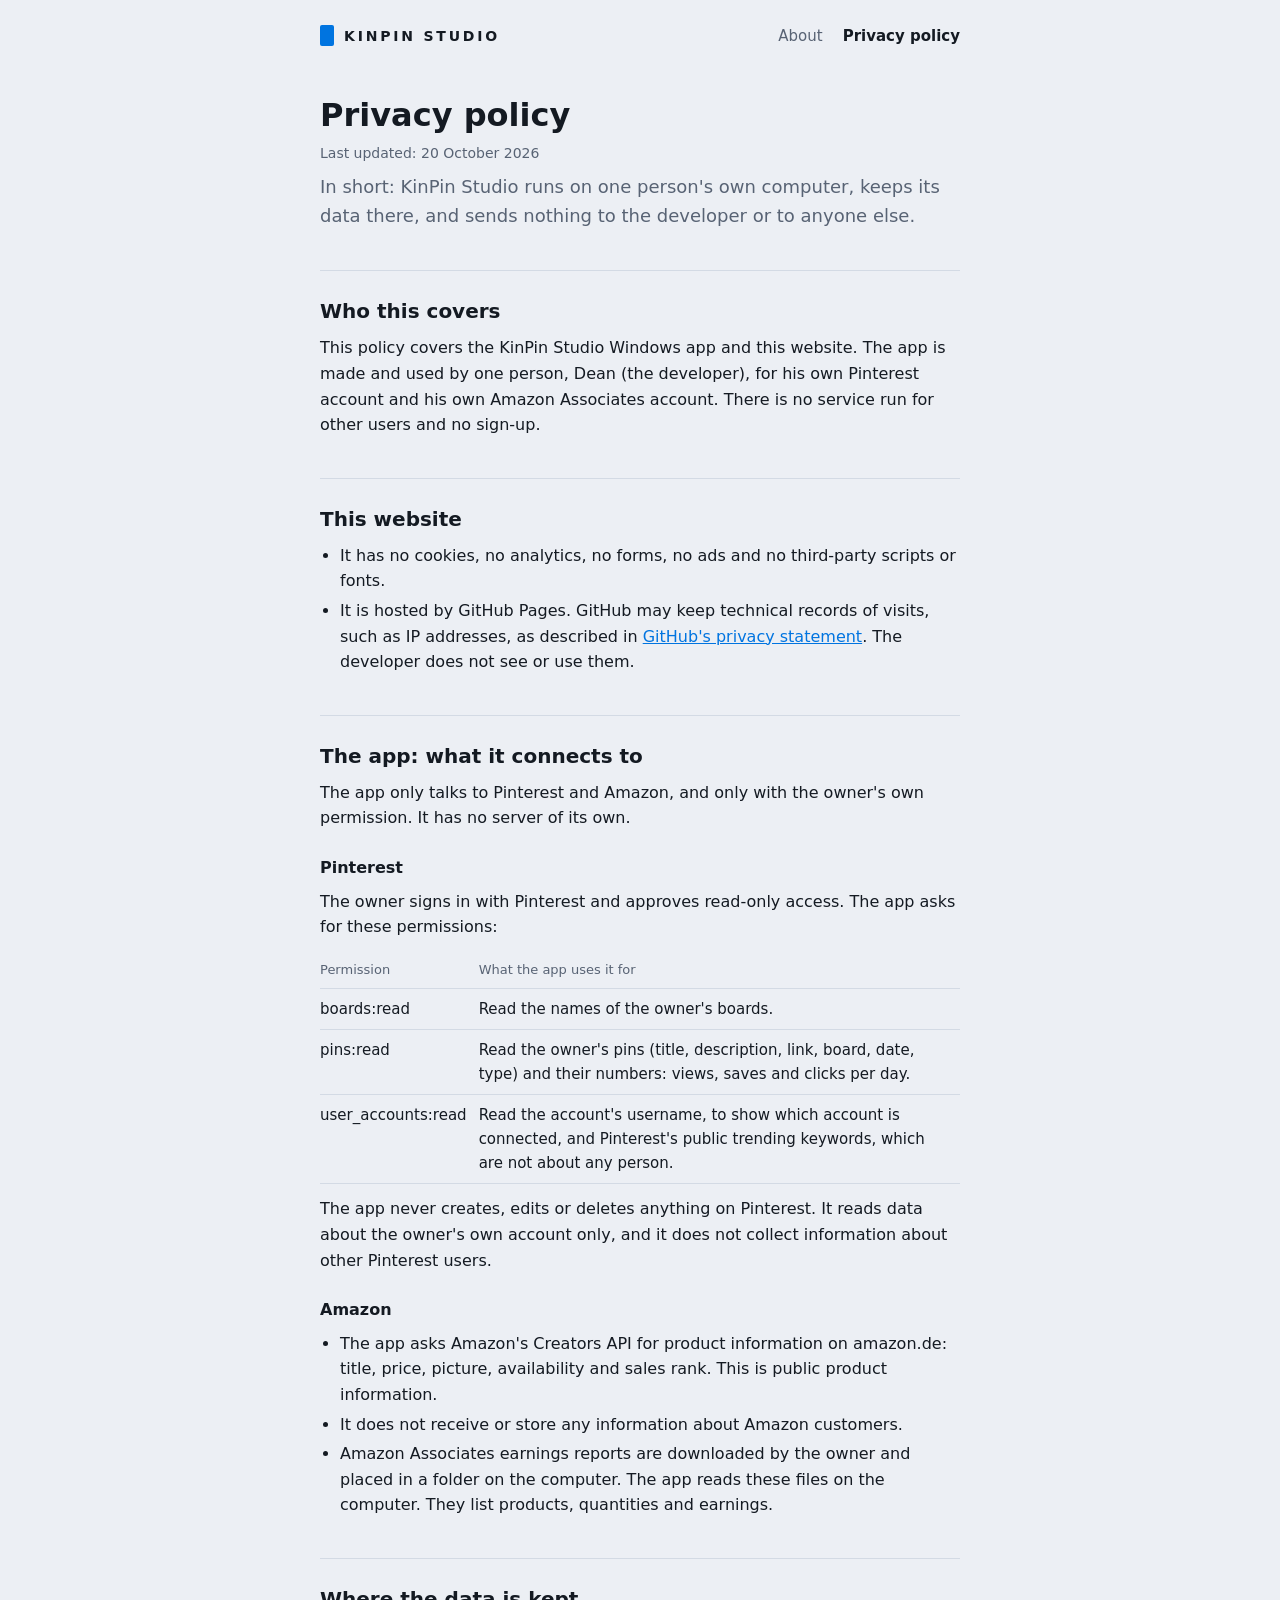
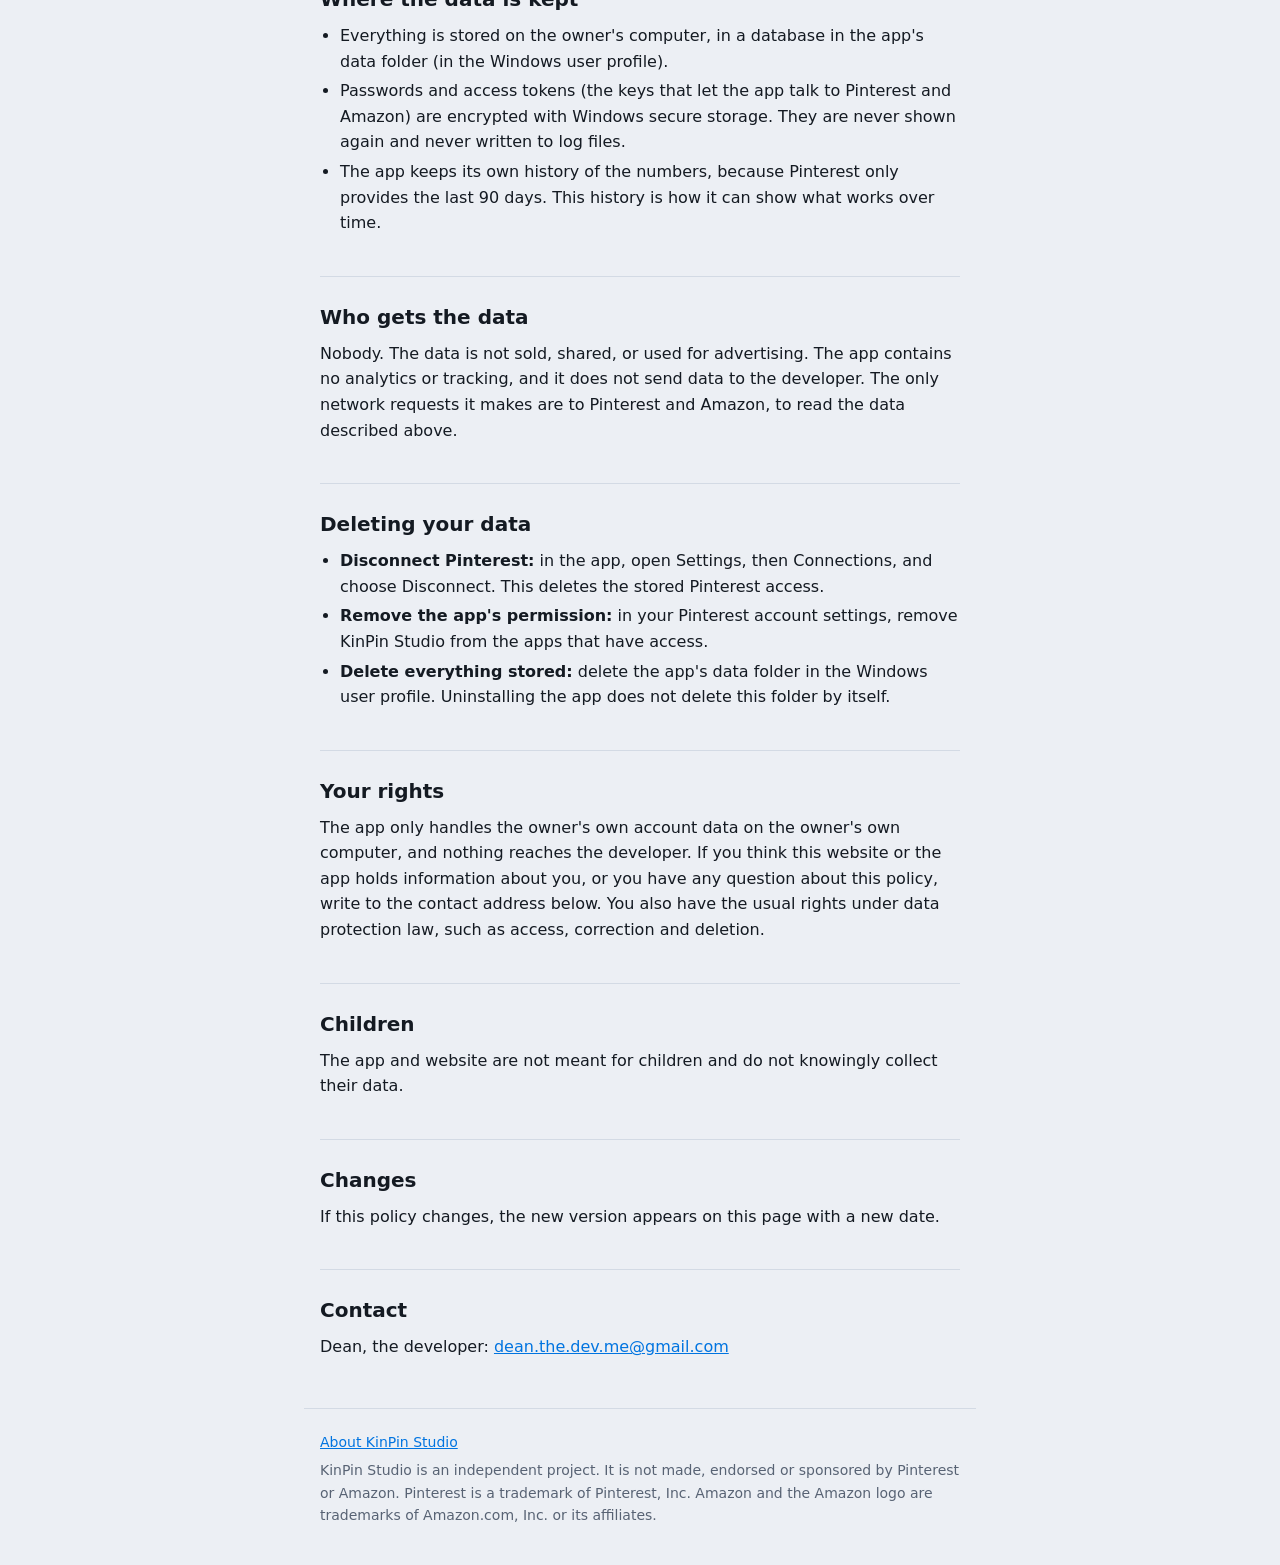
==== privacy.html @ 3ee686f7 "Add the KinPin Studio about page and privacy policy Co-Authored-By: Claude Sonnet 5.5 <noreply@anthr" ====
<!doctype html>
<html lang="en">
  <head>
    <meta charset="utf-8" />
    <meta name="viewport" content="width=device-width, initial-scale=1" />
    <meta name="robots" content="noindex, nofollow" />
    <title>Privacy policy · KinPin Studio</title>
    <link rel="stylesheet" href="style.css" />
  </head>
  <body>
    <header>
      <a class="brand" href="./"
        ><span class="pin" aria-hidden="true"></span>KinPin Studio</a
      >
      <nav aria-label="Pages">
        <a href="./">About</a>
        <a href="privacy.html" aria-current="page">Privacy policy</a>
      </nav>
    </header>

    <main>
      <h1>Privacy policy</h1>
      <p class="muted">Last updated: 20 October 2026</p>
      <p class="lead">
        In short: KinPin Studio runs on one person's own computer, keeps its
        data there, and sends nothing to the developer or to anyone else.
      </p>

      <h2>Who this covers</h2>
      <p>
        This policy covers the KinPin Studio Windows app and this website. The
        app is made and used by one person, Dean (the developer), for his own
        Pinterest account and his own Amazon Associates account. There is no
        service run for other users and no sign-up.
      </p>

      <h2>This website</h2>
      <ul>
        <li>
          It has no cookies, no analytics, no forms, no ads and no third-party
          scripts or fonts.
        </li>
        <li>
          It is hosted by GitHub Pages. GitHub may keep technical records of
          visits, such as IP addresses, as described in
          <a
            href="https://docs.github.com/en/site-policy/privacy-policies/github-general-privacy-statement"
            >GitHub's privacy statement</a
          >. The developer does not see or use them.
        </li>
      </ul>

      <h2>The app: what it connects to</h2>
      <p>
        The app only talks to Pinterest and Amazon, and only with the owner's
        own permission. It has no server of its own.
      </p>

      <h3>Pinterest</h3>
      <p>
        The owner signs in with Pinterest and approves read-only access. The app
        asks for these permissions:
      </p>
      <table>
        <thead>
          <tr>
            <th scope="col">Permission</th>
            <th scope="col">What the app uses it for</th>
          </tr>
        </thead>
        <tbody>
          <tr>
            <td>boards:read</td>
            <td>Read the names of the owner's boards.</td>
          </tr>
          <tr>
            <td>pins:read</td>
            <td>
              Read the owner's pins (title, description, link, board, date,
              type) and their numbers: views, saves and clicks per day.
            </td>
          </tr>
          <tr>
            <td>user_accounts:read</td>
            <td>
              Read the account's username, to show which account is connected,
              and Pinterest's public trending keywords, which are not about any
              person.
            </td>
          </tr>
        </tbody>
      </table>
      <p>
        The app never creates, edits or deletes anything on Pinterest. It reads
        data about the owner's own account only, and it does not collect
        information about other Pinterest users.
      </p>

      <h3>Amazon</h3>
      <ul>
        <li>
          The app asks Amazon's Creators API for product information on
          amazon.de: title, price, picture, availability and sales rank. This is
          public product information.
        </li>
        <li>
          It does not receive or store any information about Amazon customers.
        </li>
        <li>
          Amazon Associates earnings reports are downloaded by the owner and
          placed in a folder on the computer. The app reads these files on the
          computer. They list products, quantities and earnings.
        </li>
      </ul>

      <h2>Where the data is kept</h2>
      <ul>
        <li>
          Everything is stored on the owner's computer, in a database in the
          app's data folder (in the Windows user profile).
        </li>
        <li>
          Passwords and access tokens (the keys that let the app talk to
          Pinterest and Amazon) are encrypted with Windows secure storage. They
          are never shown again and never written to log files.
        </li>
        <li>
          The app keeps its own history of the numbers, because Pinterest only
          provides the last 90 days. This history is how it can show what works
          over time.
        </li>
      </ul>

      <h2>Who gets the data</h2>
      <p>
        Nobody. The data is not sold, shared, or used for advertising. The app
        contains no analytics or tracking, and it does not send data to the
        developer. The only network requests it makes are to Pinterest and
        Amazon, to read the data described above.
      </p>

      <h2>Deleting your data</h2>
      <ul>
        <li>
          <strong>Disconnect Pinterest:</strong> in the app, open Settings, then
          Connections, and choose Disconnect. This deletes the stored Pinterest
          access.
        </li>
        <li>
          <strong>Remove the app's permission:</strong> in your Pinterest
          account settings, remove KinPin Studio from the apps that have access.
        </li>
        <li>
          <strong>Delete everything stored:</strong> delete the app's data
          folder in the Windows user profile. Uninstalling the app does not
          delete this folder by itself.
        </li>
      </ul>

      <h2>Your rights</h2>
      <p>
        The app only handles the owner's own account data on the owner's own
        computer, and nothing reaches the developer. If you think this website
        or the app holds information about you, or you have any question about
        this policy, write to the contact address below. You also have the usual
        rights under data protection law, such as access, correction and
        deletion.
      </p>

      <h2>Children</h2>
      <p>
        The app and website are not meant for children and do not knowingly
        collect their data.
      </p>

      <h2>Changes</h2>
      <p>
        If this policy changes, the new version appears on this page with a new
        date.
      </p>

      <h2>Contact</h2>
      <p>
        Dean, the developer:
        <a href="mailto:dean.the.dev.me@gmail.com">dean.the.dev.me@gmail.com</a>
      </p>
    </main>

    <footer>
      <p><a href="./">About KinPin Studio</a></p>
      <p>
        KinPin Studio is an independent project. It is not made, endorsed or
        sponsored by Pinterest or Amazon. Pinterest is a trademark of Pinterest,
        Inc. Amazon and the Amazon logo are trademarks of Amazon.com, Inc. or
        its affiliates.
      </p>
    </footer>
  </body>
</html>
---- style.css ----
:root {
  color-scheme: light dark;
  --bg: #eceff4;
  --surface: #ffffff;
  --line: #d3dae4;
  --fg: #141a22;
  --muted: #586374;
  --accent: #0074e0;
}

@media (prefers-color-scheme: dark) {
  :root {
    --bg: #0b0e13;
    --surface: #131820;
    --line: #28303b;
    --fg: #e8ecf2;
    --muted: #8b96a6;
    --accent: #3aa2ff;
  }
}

* {
  box-sizing: border-box;
}

body {
  margin: 0;
  background: var(--bg);
  color: var(--fg);
  font:
    16px/1.6 "Segoe UI Variable",
    "Segoe UI",
    system-ui,
    sans-serif;
}

a {
  color: var(--accent);
}

a:focus-visible {
  outline: 2px solid var(--accent);
  outline-offset: 2px;
}

header,
main,
footer {
  max-width: 42rem;
  margin: 0 auto;
  padding: 0 16px;
}

header {
  display: flex;
  flex-wrap: wrap;
  align-items: center;
  justify-content: space-between;
  gap: 12px;
  padding-top: 24px;
  padding-bottom: 24px;
}

.brand {
  display: flex;
  align-items: center;
  gap: 10px;
  color: var(--fg);
  font-size: 14px;
  font-weight: 700;
  letter-spacing: 0.2em;
  text-decoration: none;
  text-transform: uppercase;
}

/* The pin shape: a 2:3 card, the mark the app uses too. */
.pin {
  width: 14px;
  height: 21px;
  border-radius: 2px;
  background: var(--accent);
}

nav {
  display: flex;
  gap: 20px;
  font-size: 15px;
}

nav a {
  color: var(--muted);
  text-decoration: none;
}

nav a:hover,
nav a[aria-current="page"] {
  color: var(--fg);
}

nav a[aria-current="page"] {
  font-weight: 600;
}

h1 {
  margin: 24px 0 8px;
  font-size: 32px;
  line-height: 1.2;
}

h2 {
  margin: 40px 0 8px;
  padding-top: 24px;
  border-top: 1px solid var(--line);
  font-size: 20px;
}

h3 {
  margin: 24px 0 4px;
  font-size: 16px;
}

p,
ul {
  margin: 8px 0;
}

ul {
  padding-left: 20px;
}

li {
  margin: 4px 0;
}

.lead {
  font-size: 18px;
  color: var(--muted);
}

.muted {
  color: var(--muted);
  font-size: 14px;
}

footer {
  margin-top: 48px;
  padding-top: 16px;
  padding-bottom: 32px;
  border-top: 1px solid var(--line);
  color: var(--muted);
  font-size: 14px;
}

footer p {
  margin: 6px 0;
}

table {
  width: 100%;
  margin: 12px 0;
  border-collapse: collapse;
  font-size: 15px;
}

th,
td {
  padding: 8px 12px 8px 0;
  border-bottom: 1px solid var(--line);
  text-align: left;
  vertical-align: top;
}

th {
  color: var(--muted);
  font-size: 13px;
  font-weight: 400;
}
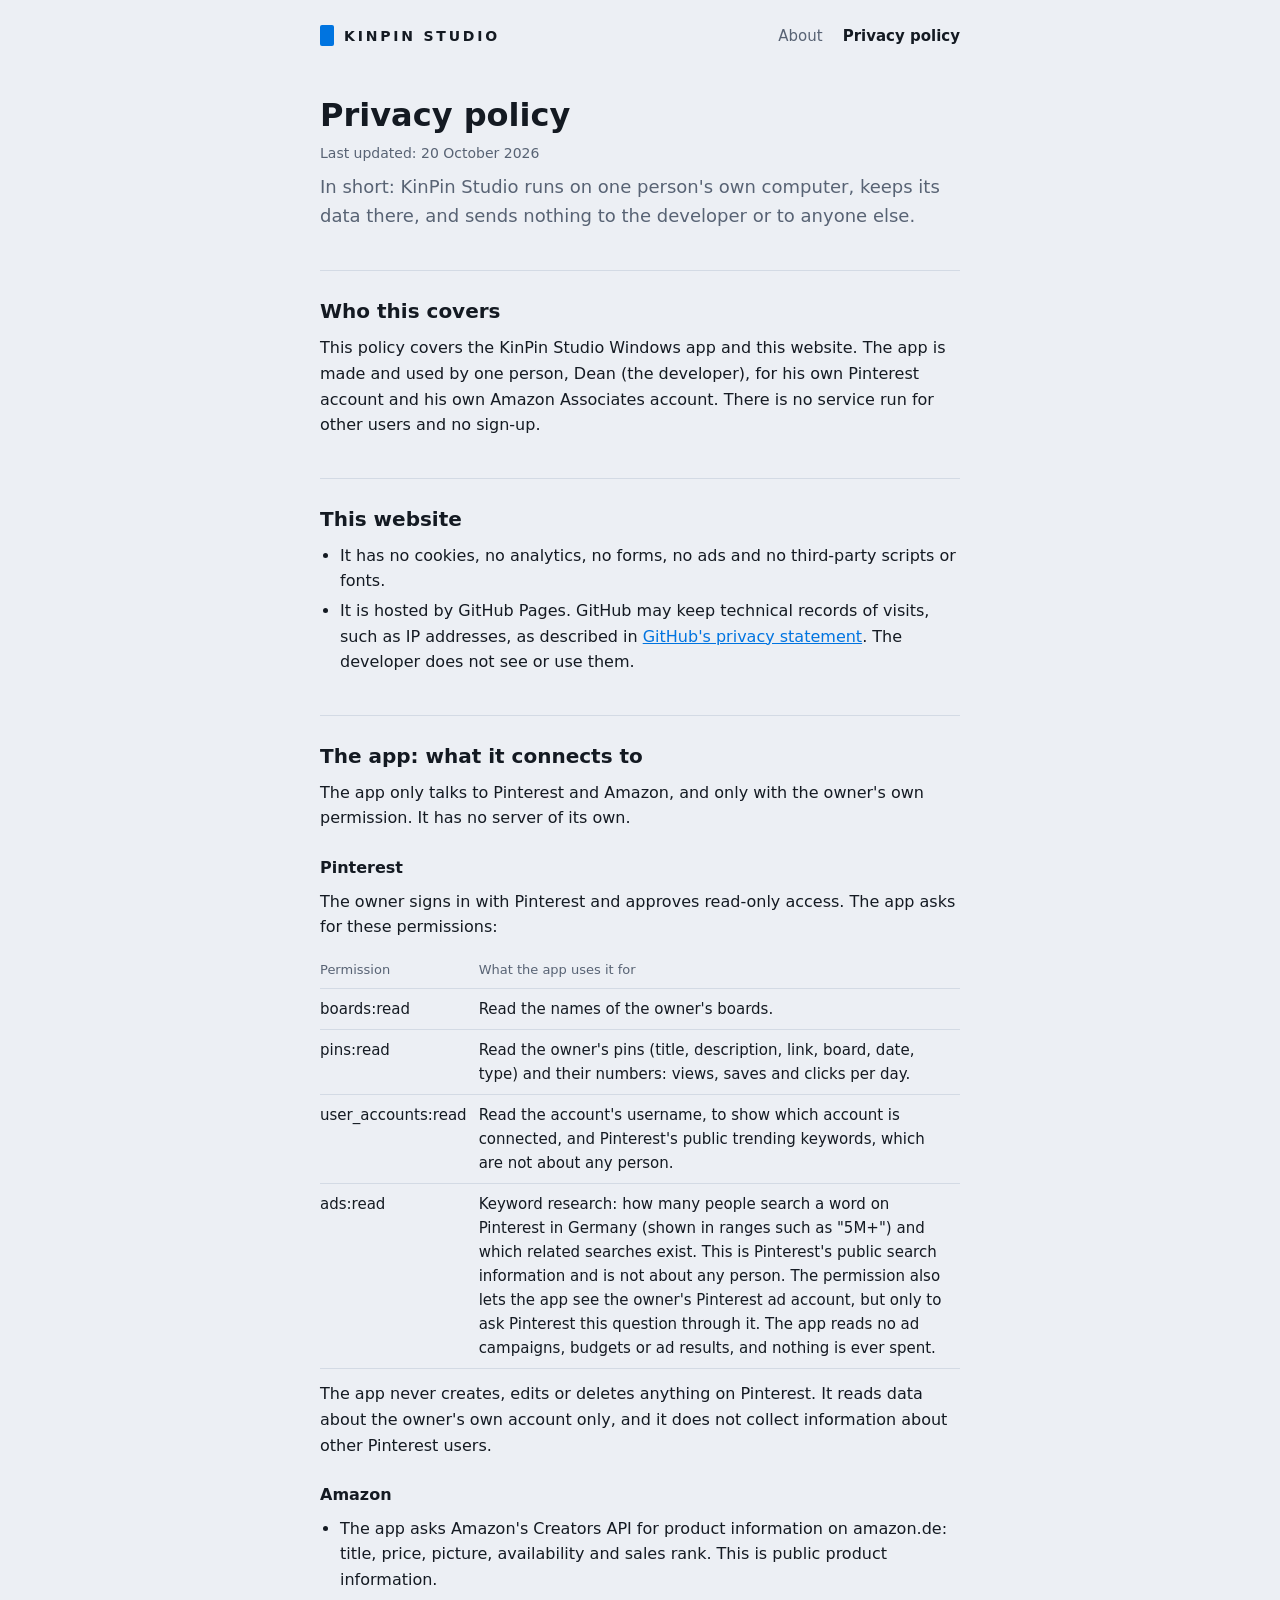
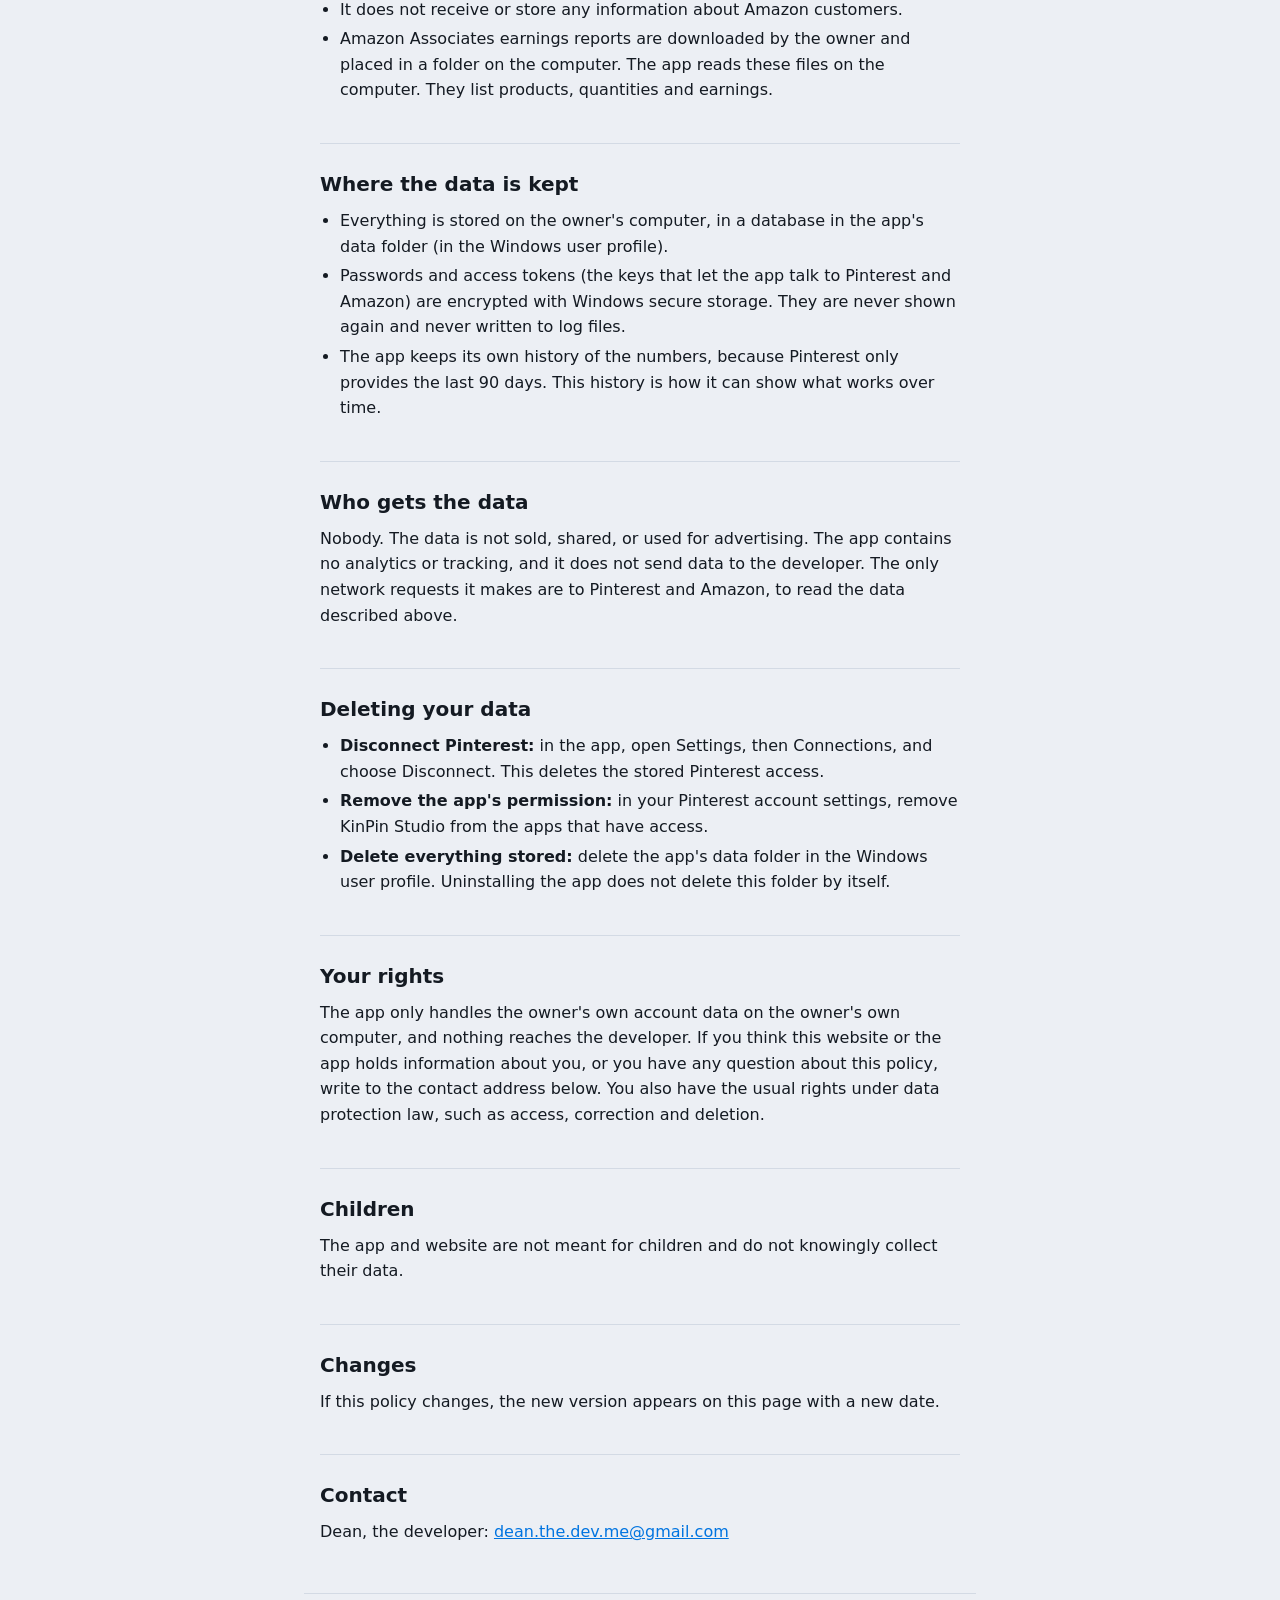
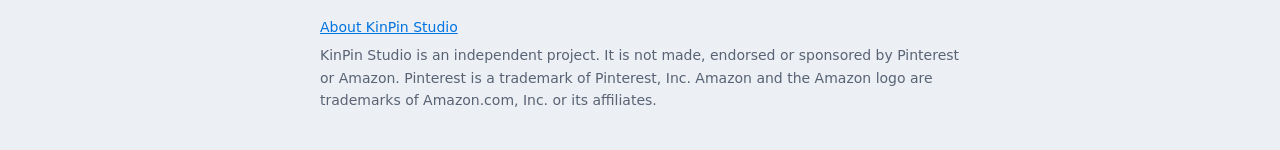
==== commit 6a76d122: "Privacy policy: add the ads:read permission for keyword research Co-Authored-By: Claude Sonnet 5.5 <" ====
--- a/privacy.html
+++ b/privacy.html
@@ -88,6 +88,18 @@
               person.
             </td>
           </tr>
+          <tr>
+            <td>ads:read</td>
+            <td>
+              Keyword research: how many people search a word on Pinterest in
+              Germany (shown in ranges such as "5M+") and which related searches
+              exist. This is Pinterest's public search information and is not
+              about any person. The permission also lets the app see the
+              owner's Pinterest ad account, but only to ask Pinterest this
+              question through it. The app reads no ad campaigns, budgets or
+              ad results, and nothing is ever spent.
+            </td>
+          </tr>
         </tbody>
       </table>
       <p>
